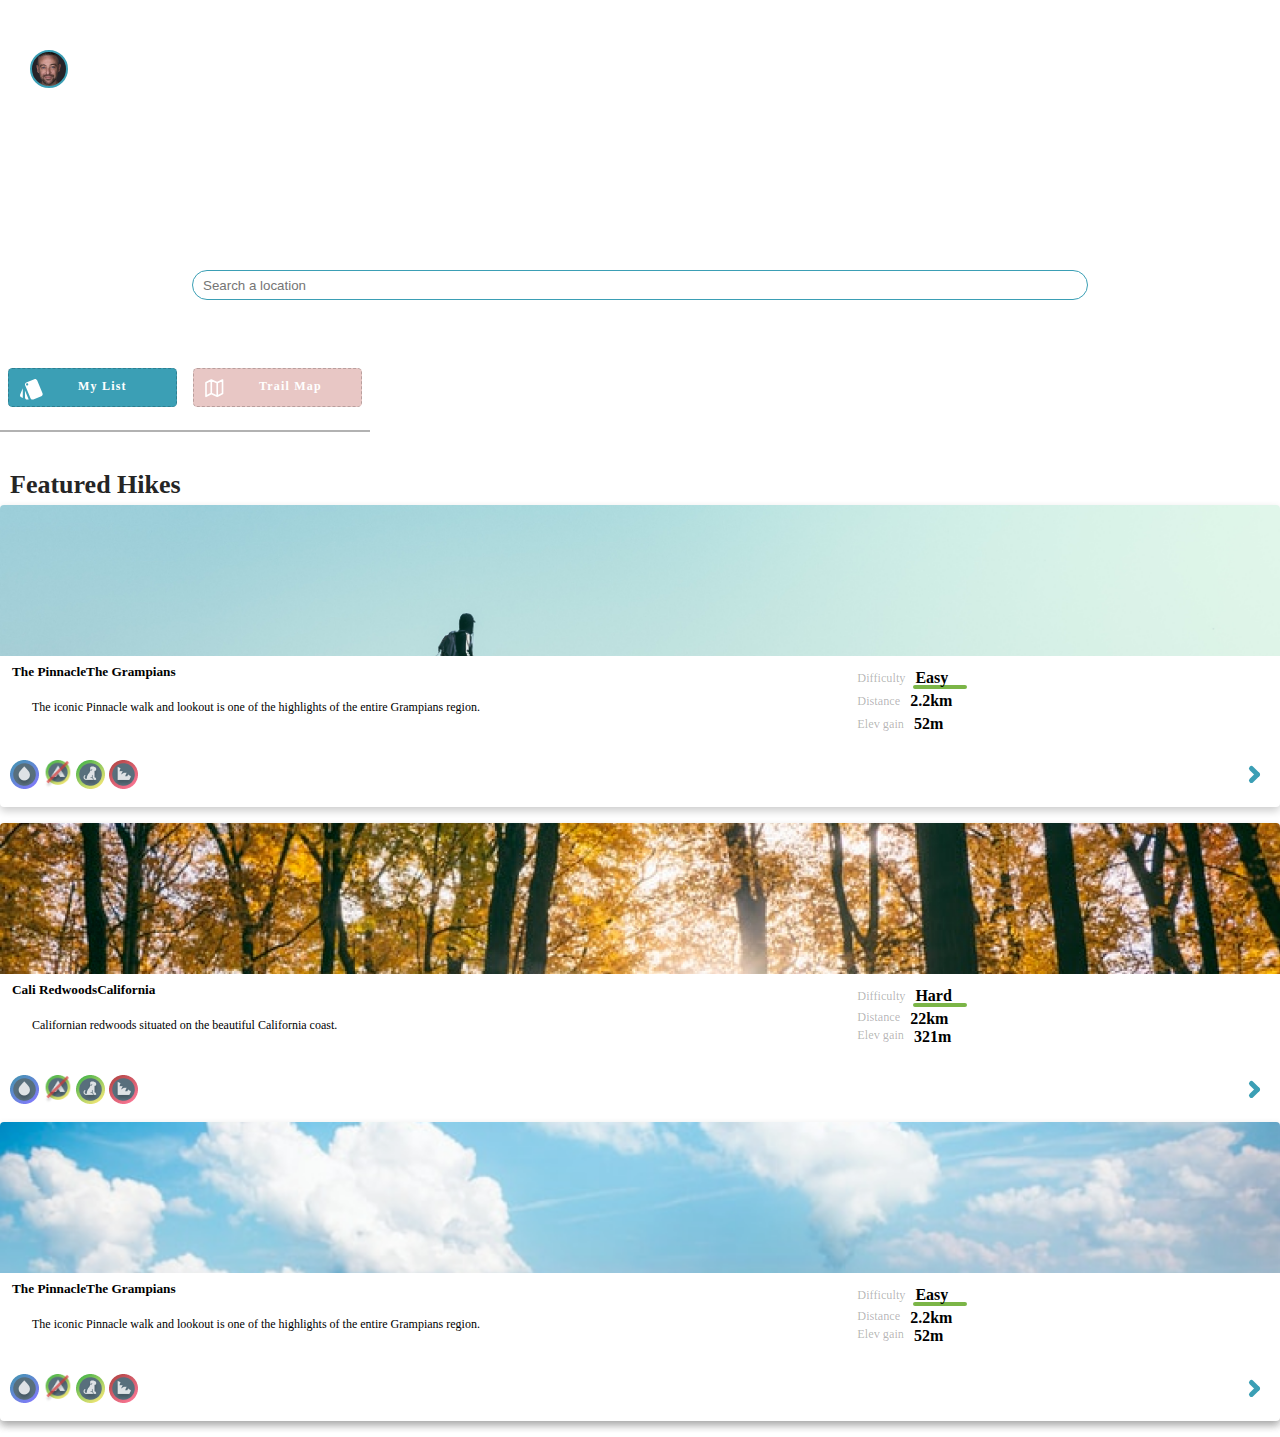
==== index.html @ ae60b03c "format cards, image, text, icons on dashboard page" ====
<!DOCTYPE html>
<html lang="en">
  <head>
    <meta charset="UTF-8" />
    <meta http-equiv="X-UA-Compatible" content="IE=edge" />
    <meta name="viewport" content="width=device-width, initial-scale=1.0" />
    <!-- <link rel="shortcut icon" href="images/favicon.ico" type="image" /> -->
    <title>Trail Talk Dashboard</title>
    <!-- Link to css document -->
    <link rel="stylesheet" href="css/style.css" />
    <!-- ADD Global site tag (gtag.js) - Google Analytics -->
  </head>

  <body>
    <!-- === HEADER === -->
    <section id="trail-illustration">
      <!-- add trail talk illustration here -->
      <div class="avatar"></div>
      <form name="search" id="search-form">
        <input
          type="text"
          placeholder="Search a location"
          name="search"
          class="searchLocation"
        />
      </form>
      <div class="flex dash-btn-container">
        <div class="dash-button list-btn flex">
          <svg
            width="23"
            height="21"
            viewBox="0 0 23 21"
            fill="none"
            xmlns="http://www.w3.org/2000/svg"
          >
            <path
              d="M1.34045 18.3406L2.79467 18.9484V9.14865L0.157532 15.5082C-0.287417 16.6151 0.244351 17.8848 1.34045 18.3406V18.3406ZM22.5027 14.3253L17.1199 1.33491C16.9561 0.946669 16.6835 0.614087 16.335 0.377246C15.9864 0.140406 15.5768 0.00941491 15.1556 6.10352e-05C14.8734 6.10352e-05 14.5804 0.0434708 14.2982 0.162847L6.3 3.47283C5.77197 3.69348 5.35251 4.11382 5.13298 4.64231C4.91345 5.17081 4.91164 5.76464 5.12794 6.29446L10.5107 19.2848C10.7312 19.813 11.1515 20.2327 11.68 20.4522C12.2086 20.6718 12.8026 20.6735 13.3324 20.4569L21.3197 17.1469C21.8507 16.9295 22.2736 16.5101 22.4954 15.981C22.7172 15.4519 22.7198 14.8563 22.5027 14.3253V14.3253ZM7.14649 6.51151C6.54961 6.51151 6.06125 6.02315 6.06125 5.42627C6.06125 4.82939 6.54961 4.34103 7.14649 4.34103C7.74337 4.34103 8.23173 4.82939 8.23173 5.42627C8.23173 6.02315 7.74337 6.51151 7.14649 6.51151V6.51151ZM4.97601 18.4492C4.97601 19.6429 5.95272 20.6197 7.14649 20.6197H8.72009L4.97601 11.5687V18.4492Z"
              fill="white"
            />
          </svg>
          <p class="btn-text"><b>My List</b></p>
        </div>
        <div class="dash-button trail-btn flex">
          <svg
            width="19"
            height="19"
            viewBox="0 0 19 19"
            fill="none"
            xmlns="http://www.w3.org/2000/svg"
          >
            <path
              d="M12.2356 4.5388V16.5707V4.5388ZM6.28735 1.70776V13.7397V1.70776ZM1 17.2785V3.83104L6.28735 1L12.2356 3.83104L17.523 1V14.4475L12.2356 17.2785L6.28735 14.4475L1 17.2785Z"
              stroke="white"
              stroke-width="1.62786"
              stroke-linecap="round"
              stroke-linejoin="round"
            />
          </svg>
          <p class="btn-text"><b>Trail Map</b></p>
        </div>
      </div>
    </section>
    <!-- === TRAIL CARDS === -->
    <!-- Card 1 -->
    <section id="featured-hikes">
      <h1 class="featured-hikes">Featured Hikes</h1>
      <div class="trail-card">
        <div class="card-image pinnacle-image">
          <!-- Photo by <a href="https://unsplash.com/@yeti?utm_source=unsplash&utm_medium=referral&utm_content=creditCopyText">Wu Jianxiong</a> on <a href="https://unsplash.com/s/photos/hiking?utm_source=unsplash&utm_medium=referral&utm_content=creditCopyText">Unsplash</a>
   -->
        </div>
        <div class="container-12">
          <div class="grid-8">
            <div class="flex">
              <h5>The Pinnacle</h5>
              <h5>The Grampians</h5>
            </div>
            <div>
              <p class="small-text">
                The iconic Pinnacle walk and lookout is one of the highlights of
                the entire Grampians region.
              </p>
            </div>
          </div>
          <div class="grid-4">
            <div class="flex align-labels">
              <p class="grey-labels left-labels">Difficulty</p>
              <p class="tag-underline hike-info"><b>Easy</b></p>
            </div>
            <div class="flex align-labels">
              <p class="grey-labels left-labels">Distance</p>
              <p class="hike-info">2.2km</p>
            </div>
            <div class="flex align-labels">
              <p class="grey-labels left-labels">Elev gain</p>
              <p class="hike-info">52m</p>
            </div>
          </div>
        </div>
        <div class="flex-spread">
          <div>
            <img
              src="images/water-icon.png"
              alt="water icon"
              width="29px"
              height="29px"
            />
            <img
              src="images/tent-icon.png"
              alt="water icon"
              width="29px"
              height="29px"
            />
            <img
            src="images/pet-icon.png"
            alt="water icon"
            width="29px"
            height="29px"
            />
            <img
            src="images/cliffs-icon.png"
            alt="water icon"
            width="29px"
            height="29px"
            />
        </div>
        <div class="forward-arrow">
          <svg width="32" height="37" viewBox="0 0 32 37" fill="none" xmlns="http://www.w3.org/2000/svg">
            <g filter="url(#filter0_d_476_7750)">
            <rect width="13.4225" height="4.88089" rx="2.44045" transform="matrix(-0.711898 0.702283 -0.711897 -0.702283 23 18.4875)" fill="#3B9FB5"/>
            <rect width="13.4225" height="4.88089" rx="2.44045" transform="matrix(0.711897 0.702284 0.711898 -0.702283 9.96948 12.4278)" fill="#3B9FB5"/>
            </g>
            <defs>
            <filter id="filter0_d_476_7750" x="0.987305" y="0.00396729" width="30.9949" height="36.906" filterUnits="userSpaceOnUse" color-interpolation-filters="sRGB">
            <feFlood flood-opacity="0" result="BackgroundImageFix"/>
            <feColorMatrix in="SourceAlpha" type="matrix" values="0 0 0 0 0 0 0 0 0 0 0 0 0 0 0 0 0 0 127 0" result="hardAlpha"/>
            <feOffset/>
            <feGaussianBlur stdDeviation="5"/>
            <feComposite in2="hardAlpha" operator="out"/>
            <feColorMatrix type="matrix" values="0 0 0 0 1 0 0 0 0 1 0 0 0 0 1 0 0 0 1 0"/>
            <feBlend mode="normal" in2="BackgroundImageFix" result="effect1_dropShadow_476_7750"/>
            <feBlend mode="normal" in="SourceGraphic" in2="effect1_dropShadow_476_7750" result="shape"/>
            </filter>
            </defs>
            </svg>
        </div>
        </div>
      </div>
      <!-- Card 2 -->
      <div class="trail-card">
        <div class="card-image cali-image"></div>
        <div class="container-12">
          <div class="grid-8">
            <div class="flex">
              <h5>Cali Redwoods</h5>
              <h5>California</h5>
            </div>
            <div>
              <p class="small-text">
                Californian redwoods situated on the beautiful California coast.
              </p>
            </div>
          </div>
          <div class="grid-4">
            <div class="flex align-labels">
              <p class="grey-labels left-labels">Difficulty</p>
              <p class="tag-underline hike-info">Hard</p>
            </div>
            <div class="flex">
              <p class="grey-labels left-labels">Distance</p>
              <p class="hike-info">22km</p>
            </div>
            <div class="flex">
              <p class="grey-labels left-labels">Elev gain</p>
              <p class="hike-info">321m</p>
            </div>
          </div>
        </div>
        <div class="flex-spread">
          <div>
            <img
              src="images/water-icon.png"
              alt="water icon"
              width="29px"
              height="29px"
            />
            <img
              src="images/tent-icon.png"
              alt="water icon"
              width="29px"
              height="29px"
            />
            <img
            src="images/pet-icon.png"
            alt="water icon"
            width="29px"
            height="29px"
          />
          <img
          src="images/cliffs-icon.png"
          alt="water icon"
          width="29px"
          height="29px"
        />
        </div>
        <div class="forward-arrow">
          <svg width="32" height="37" viewBox="0 0 32 37" fill="none" xmlns="http://www.w3.org/2000/svg">
            <g filter="url(#filter0_d_476_7750)">
            <rect width="13.4225" height="4.88089" rx="2.44045" transform="matrix(-0.711898 0.702283 -0.711897 -0.702283 23 18.4875)" fill="#3B9FB5"/>
            <rect width="13.4225" height="4.88089" rx="2.44045" transform="matrix(0.711897 0.702284 0.711898 -0.702283 9.96948 12.4278)" fill="#3B9FB5"/>
            </g>
            <defs>
            <filter id="filter0_d_476_7750" x="0.987305" y="0.00396729" width="30.9949" height="36.906" filterUnits="userSpaceOnUse" color-interpolation-filters="sRGB">
            <feFlood flood-opacity="0" result="BackgroundImageFix"/>
            <feColorMatrix in="SourceAlpha" type="matrix" values="0 0 0 0 0 0 0 0 0 0 0 0 0 0 0 0 0 0 127 0" result="hardAlpha"/>
            <feOffset/>
            <feGaussianBlur stdDeviation="5"/>
            <feComposite in2="hardAlpha" operator="out"/>
            <feColorMatrix type="matrix" values="0 0 0 0 1 0 0 0 0 1 0 0 0 0 1 0 0 0 1 0"/>
            <feBlend mode="normal" in2="BackgroundImageFix" result="effect1_dropShadow_476_7750"/>
            <feBlend mode="normal" in="SourceGraphic" in2="effect1_dropShadow_476_7750" result="shape"/>
            </filter>
            </defs>
            </svg>
        </div>
      </div>
      <div class="trail-card">
        <div class="card-image canyon-image">
          <!-- Photo by <a href="https://unsplash.com/@yeti?utm_source=unsplash&utm_medium=referral&utm_content=creditCopyText">Wu Jianxiong</a> on <a href="https://unsplash.com/s/photos/hiking?utm_source=unsplash&utm_medium=referral&utm_content=creditCopyText">Unsplash</a>
   -->
        </div>
        <div class="container-12">
          <div class="grid-8">
            <div class="flex">
              <h5>The Pinnacle</h5>
              <h5>The Grampians</h5>
            </div>
            <div>
              <p class="small-text">
                The iconic Pinnacle walk and lookout is one of the highlights of
                the entire Grampians region.
              </p>
            </div>
          </div>
          <div class="grid-4">
            <div class="flex align-labels">
              <p class="grey-labels left-labels">Difficulty</p>
              <p class="tag-underline hike-info">Easy</p>
            </div>
            <div class="flex">
              <p class="grey-labels left-labels">Distance</p>
              <p class="hike-info">2.2km</p>
            </div>
            <div class="flex">
              <p class="grey-labels left-labels">Elev gain</p>
              <p class="hike-info">52m</p>
            </div>
          </div>
        </div>
        <div class="flex-spread">
          <div>
            <img
              src="images/water-icon.png"
              alt="water icon"
              width="29px"
              height="29px"
            />
            <img
              src="images/tent-icon.png"
              alt="water icon"
              width="29px"
              height="29px"
            />
            <img
            src="images/pet-icon.png"
            alt="water icon"
            width="29px"
            height="29px"
          />
          <img
          src="images/cliffs-icon.png"
          alt="water icon"
          width="29px"
          height="29px"
        />
        </div>
        <div class="forward-arrow">
          <svg width="32" height="37" viewBox="0 0 32 37" fill="none" xmlns="http://www.w3.org/2000/svg">
            <g filter="url(#filter0_d_476_7750)">
            <rect width="13.4225" height="4.88089" rx="2.44045" transform="matrix(-0.711898 0.702283 -0.711897 -0.702283 23 18.4875)" fill="#3B9FB5"/>
            <rect width="13.4225" height="4.88089" rx="2.44045" transform="matrix(0.711897 0.702284 0.711898 -0.702283 9.96948 12.4278)" fill="#3B9FB5"/>
            </g>
            <defs>
            <filter id="filter0_d_476_7750" x="0.987305" y="0.00396729" width="30.9949" height="36.906" filterUnits="userSpaceOnUse" color-interpolation-filters="sRGB">
            <feFlood flood-opacity="0" result="BackgroundImageFix"/>
            <feColorMatrix in="SourceAlpha" type="matrix" values="0 0 0 0 0 0 0 0 0 0 0 0 0 0 0 0 0 0 127 0" result="hardAlpha"/>
            <feOffset/>
            <feGaussianBlur stdDeviation="5"/>
            <feComposite in2="hardAlpha" operator="out"/>
            <feColorMatrix type="matrix" values="0 0 0 0 1 0 0 0 0 1 0 0 0 0 1 0 0 0 1 0"/>
            <feBlend mode="normal" in2="BackgroundImageFix" result="effect1_dropShadow_476_7750"/>
            <feBlend mode="normal" in="SourceGraphic" in2="effect1_dropShadow_476_7750" result="shape"/>
            </filter>
            </defs>
            </svg>
        </div>
        </div>
      </div>
    </section>
  </body>
</html>
---- css/style.css ----
* {
  margin: 0;
  padding: 0;
  box-sizing: border-box;
}

:root {
  --background-color: #f4f4f4;
  --trail-green: #7bb547;
  --trail-light-green: #aabf79;
  --trail-teal: #3b9fb5;
  --trail-grey: #687f8c;
  --trail-brown: #e8c7c5;
  --trail-black: #252525;

  --grid-a: 2;
  --grid-b: 4;
  --grid-c: 6;
  --grid-d: 8;
  --grid-e: 10;
  --grid-f: 12;
}

.ln {
  border: 1px solid #424242;
}

body {
  font-family: "Helvetica Now Display";
}

.grid-2 {
  grid-column: span var(--grid-a);
}

.grid-4 {
  grid-column: span var(--grid-b);
}

.grid-6 {
  grid-column: span var(--grid-c);
}

.grid-8 {
  grid-column: span var(--grid-d);
}

.grid-10 {
  grid-column: span var(--grid-e);
}

.grid-12 {
  grid-column: span var(--grid-f);
}

.flex {
  display: flex;
}

.flex-spread {
  display: flex;
  justify-content: space-between;
  align-items: center;
  padding: 10px;
}
/* ============================= */
/* =========== FONTS =========== */
/* ============================= */
/* Helvetica Now Display Regular */
@font-face {
  font-family: "Helvetica Now Display";
  src: url("HelveticaNowDisplay-Regular.eot");
  src: local("Helvetica Now Display Regular"),
    local("HelveticaNowDisplay-Regular"),
    url("HelveticaNowDisplay-Regular.eot?#iefix") format("embedded-opentype"),
    url("HelveticaNowDisplay-Regular.woff2") format("woff2"),
    url("HelveticaNowDisplay-Regular.woff") format("woff"),
    url("HelveticaNowDisplay-Regular.ttf") format("truetype");
  font-weight: normal;
  font-style: normal;
}
/* Helvetica Now Display Bold */
@font-face {
  font-family: "Helvetica Now Display";
  src: url("HelveticaNowDisplay-Bold.eot");
  src: local("Helvetica Now Display Bold"), local("HelveticaNowDisplay-Bold"),
    url("HelveticaNowDisplay-Bold.eot?#iefix") format("embedded-opentype"),
    url("HelveticaNowDisplay-Bold.woff2") format("woff2"),
    url("HelveticaNowDisplay-Bold.woff") format("woff"),
    url("HelveticaNowDisplay-Bold.ttf") format("truetype");
  font-weight: bold;
  font-style: normal;
}
/* Helvetica Now Display ExtraBold */
@font-face {
  font-family: "Helvetica Now Display";
  src: url("HelveticaNowDisplay-ExtraBold.eot");
  src: local("Helvetica Now Display ExtBd"),
    local("HelveticaNowDisplay-ExtraBold"),
    url("HelveticaNowDisplay-ExtraBold.eot?#iefix") format("embedded-opentype"),
    url("HelveticaNowDisplay-ExtraBold.woff2") format("woff2"),
    url("HelveticaNowDisplay-ExtraBold.woff") format("woff"),
    url("HelveticaNowDisplay-ExtraBold.ttf") format("truetype");
  font-weight: 800;
  font-style: normal;
}
/* RetroKing Rough */
@font-face {
  font-family: "retrokingrough";
  src: url("retroking-rough-webfont.woff2") format("woff2"),
    url("retroking-rough-webfont.woff") format("woff"),
    url("/fonts/RetroKing/Retroking-Rough.woff") format("woff"),
    url("/fonts/RetroKing/Retroking-Rough.ttf") format("truetype"),
    url("/fonts/RetroKing/Retroking-Rough.otf") format("opentype");
  font-weight: normal;
  font-style: normal;
}

.map-container {
  background: url(/images/teddy-map.png);
  background-size: cover;
  width: 100vw;
  height: 81vh;
}

.back-button {
  background: url(/images/chevron-left.svg);
  background-repeat: no-repeat;
  height: 38px;
  width: 36px;
  position: absolute;
  top: 44px;
  left: 29px;
  background-image: linear-gradient(120deg, #aabf79, #7bb547);
  border-radius: 4px;
  color: #000000;
}

.brand-font {
  font-family: "retrokingrough";
  color: #000000;
  text-align: center;
  padding-top: 2rem;
  opacity: 80%;
  mix-blend-mode: overlay;
}

.container-map-12 {
  display: grid;
  grid-template-columns: repeat(12, 1fr);
  border-radius: 8px 8px 0 0;
  position: absolute;
  width: 100vw;
  top: 80vh;
  background-color: #ffffff;
  padding-top: 16px;
}

.title {
  font-family: "Helvetica Now Display";
  font-weight: 700;
  font-style: normal;
  font-size: 26px;
  text-align: right;
  padding-bottom: 16px;
  padding-right: 40px;
}

.teal-text {
  color: var(--trail-teal);
  font-weight: 800;
  padding-top: 0.5rem;
}

#teddy-map {
  width: 100vw;
}

.hike-info {
  text-align: center;
  font-weight: 700;
}

.hike-data {
  text-align: center;
  border: 2px #c4c4c4 solid;
  border-left: 0;
  padding: 12px;
}

.grey-background {
  background-color: var(--background-color);
}

.duration {
  border-right: 0;
}

.grey-labels {
  color: rgba(0, 0, 0, 0.3);
  font-size: 12.25px;
}

.left-labels {
  padding-right: 8px;
}

.align-labels {
  align-items: center;
  margin: 5px 0;
}

.small-text {
  font-size: 12px;
  padding: 20px;
}

.hike-button {
  background-image: linear-gradient(120deg, #aabf79, #7bb547);
  padding: 12px 25px;
  border-radius: 16px;
  border: 1.16px dashed rgba(0, 0, 0, 0.2);
  color: white;
}

.hike-padding {
  padding: 25px 35px;
}

/* Dashboard */
.container-12 {
  display: grid;
  grid-template-columns: repeat(12, 1fr);
  border-radius: 4px;
  width: 100vw;
  background-color: #ffffff;
  padding: 8px 0 8px 12px;
}

#trail-illustration {
  height: 50vh;
}

.avatar {
  background-image: url(/images/avatar.png);
  background-repeat: no-repeat;
  background-size: cover;
  border-radius: 50%;
  border: var(--trail-teal) solid 2px;
  width: 38px;
  height: 38px;
  position: absolute;
  align-items: center;
  top: 50px;
  left: 30px;
}

.searchLocation {
  border-radius: 50px;
  border: var(--trail-teal) solid 1px;
  width: 70vw;
  height: 30px;
  padding-left: 10px;
  margin-left: 15vw;
  position: absolute;
  top: 30vh;
}

.dash-btn-container {
  position: absolute;
  top: 40vh;
  padding-bottom: 15px;
  border-bottom: rgba(0, 0, 0, 0.3) solid 2px;
}

.dash-button {
  padding: 10px 11px 6px 11px;
  margin: 0.5rem;
  width: 169px;
  color: white;
  border: 1.16px dashed rgba(0, 0, 0, 0.2);
  border-radius: 4.34px;
  font-size: 12px;
  letter-spacing: 0.1em;
}

.btn-text {
  padding-left: 35px;
}

.list-btn {
  background-color: var(--trail-teal);
}

.trail-btn {
  background-color: var(--trail-brown);
}

.featured-hikes {
  padding-top: 20px;
  padding-left: 10px;
  padding-bottom: 5px;
  font-size: 26px;
  color: var(--trail-black);
}

.trail-card {
  margin: 0 0 16px 0;
  box-shadow: 0 4px 8px 0 rgba(0, 0, 0, 0.2);
  border-radius: 4px;
}

.card-image {
  background-repeat: no-repeat;
  background-size: cover;
  justify-content: center;
  height: 151px;
  width: 100vw;
  border-radius: 4px 4px 0 0;
}

.pinnacle-image {
  background-image: url(/images/pinnacle.jpg);
}

.cali-image {
  background-image: url(/images/cali.png);
}

.canyon-image {
  background-image: url(/images/canyon.png);
}

.tag-underline {
  position: relative;
  display: inline-block;
  z-index: 0;
}

.tag-underline:before {
  content: "";
  position: absolute;
  z-index: -1;
  left: 0;
  right: 0;
  bottom: -2px;
  height: 0;
  width: 50px;
  border: 2px solid var(--trail-green);
  border-radius: 10px;
}

.hike-info {
  padding: 0 2px;
}

/* === TEDDYS LOOKOUT === */
.teddys-image {
  background: url(/images/teddys.jpg);
  background-size: cover;
  width: 100vw;
  height: 30vh;
}

.teddys-data {
  text-align: left;
  padding: 12px;
  width: 7rem;
}

/* .side-tab {
  padding: ;
} */
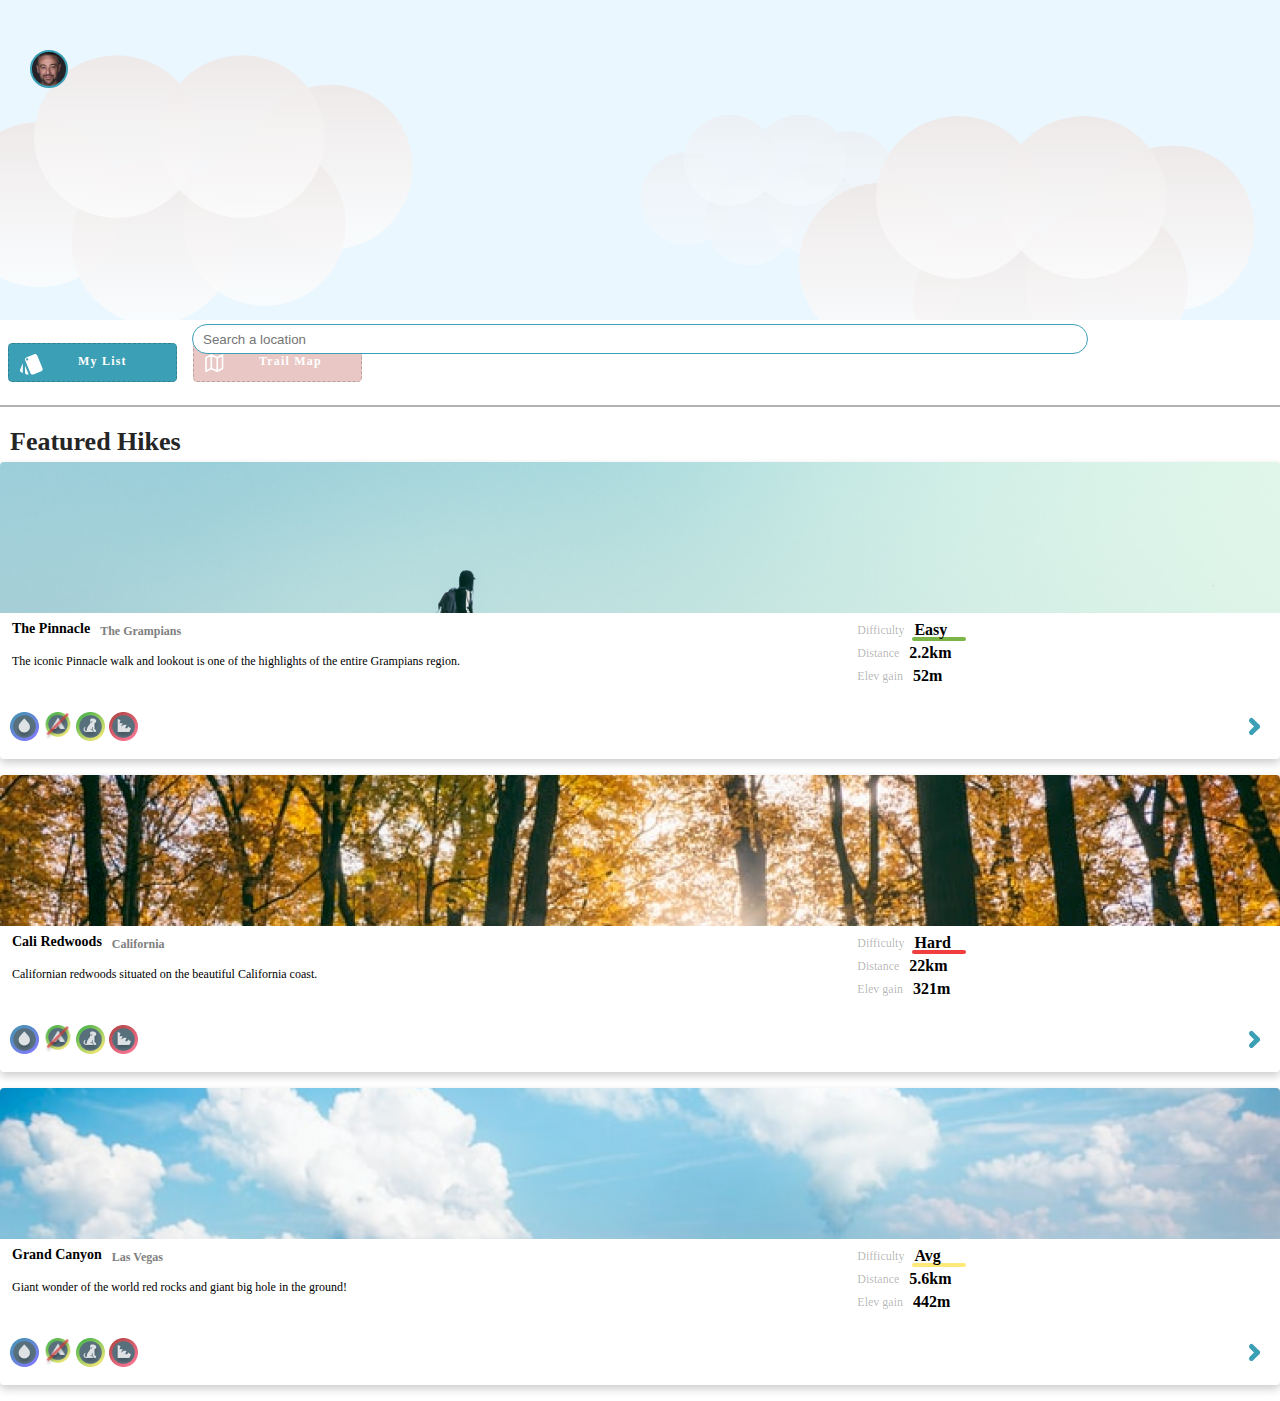
==== commit 0293ef2c: "refining layout of hiking cards on dash" ====
--- a/index.html
+++ b/index.html
@@ -14,6 +14,7 @@
   <body>
     <!-- === HEADER === -->
     <section id="trail-illustration">
+      <div class="phone"></div>
       <!-- add trail talk illustration here -->
       <div class="avatar"></div>
       <form name="search" id="search-form">
@@ -24,6 +25,8 @@
           class="searchLocation"
         />
       </form>
+    </section>
+    <section>
       <div class="flex dash-btn-container">
         <div class="dash-button list-btn flex">
           <svg
@@ -72,11 +75,11 @@
         <div class="container-12">
           <div class="grid-8">
             <div class="flex">
-              <h5>The Pinnacle</h5>
-              <h5>The Grampians</h5>
+              <h5 class="hike-title">The Pinnacle</h5>
+              <h5 class="hike-location">The Grampians</h5>
             </div>
             <div>
-              <p class="small-text">
+              <p class="small-text description">
                 The iconic Pinnacle walk and lookout is one of the highlights of
                 the entire Grampians region.
               </p>
@@ -85,7 +88,7 @@
           <div class="grid-4">
             <div class="flex align-labels">
               <p class="grey-labels left-labels">Difficulty</p>
-              <p class="tag-underline hike-info"><b>Easy</b></p>
+              <p class="tag-underline hike-info easy"><b>Easy</b></p>
             </div>
             <div class="flex align-labels">
               <p class="grey-labels left-labels">Distance</p>
@@ -112,67 +115,240 @@
               height="29px"
             />
             <img
-            src="images/pet-icon.png"
-            alt="water icon"
-            width="29px"
-            height="29px"
-            />
-            <img
-            src="images/cliffs-icon.png"
-            alt="water icon"
-            width="29px"
-            height="29px"
-            />
-        </div>
-        <div class="forward-arrow">
-          <svg width="32" height="37" viewBox="0 0 32 37" fill="none" xmlns="http://www.w3.org/2000/svg">
-            <g filter="url(#filter0_d_476_7750)">
-            <rect width="13.4225" height="4.88089" rx="2.44045" transform="matrix(-0.711898 0.702283 -0.711897 -0.702283 23 18.4875)" fill="#3B9FB5"/>
-            <rect width="13.4225" height="4.88089" rx="2.44045" transform="matrix(0.711897 0.702284 0.711898 -0.702283 9.96948 12.4278)" fill="#3B9FB5"/>
-            </g>
-            <defs>
-            <filter id="filter0_d_476_7750" x="0.987305" y="0.00396729" width="30.9949" height="36.906" filterUnits="userSpaceOnUse" color-interpolation-filters="sRGB">
-            <feFlood flood-opacity="0" result="BackgroundImageFix"/>
-            <feColorMatrix in="SourceAlpha" type="matrix" values="0 0 0 0 0 0 0 0 0 0 0 0 0 0 0 0 0 0 127 0" result="hardAlpha"/>
-            <feOffset/>
-            <feGaussianBlur stdDeviation="5"/>
-            <feComposite in2="hardAlpha" operator="out"/>
-            <feColorMatrix type="matrix" values="0 0 0 0 1 0 0 0 0 1 0 0 0 0 1 0 0 0 1 0"/>
-            <feBlend mode="normal" in2="BackgroundImageFix" result="effect1_dropShadow_476_7750"/>
-            <feBlend mode="normal" in="SourceGraphic" in2="effect1_dropShadow_476_7750" result="shape"/>
-            </filter>
-            </defs>
+              src="images/pet-icon.png"
+              alt="water icon"
+              width="29px"
+              height="29px"
+            />
+            <img
+              src="images/cliffs-icon.png"
+              alt="water icon"
+              width="29px"
+              height="29px"
+            />
+          </div>
+          <div class="forward-arrow">
+            <svg
+              width="32"
+              height="37"
+              viewBox="0 0 32 37"
+              fill="none"
+              xmlns="http://www.w3.org/2000/svg"
+            >
+              <g filter="url(#filter0_d_476_7750)">
+                <rect
+                  width="13.4225"
+                  height="4.88089"
+                  rx="2.44045"
+                  transform="matrix(-0.711898 0.702283 -0.711897 -0.702283 23 18.4875)"
+                  fill="#3B9FB5"
+                />
+                <rect
+                  width="13.4225"
+                  height="4.88089"
+                  rx="2.44045"
+                  transform="matrix(0.711897 0.702284 0.711898 -0.702283 9.96948 12.4278)"
+                  fill="#3B9FB5"
+                />
+              </g>
+              <defs>
+                <filter
+                  id="filter0_d_476_7750"
+                  x="0.987305"
+                  y="0.00396729"
+                  width="30.9949"
+                  height="36.906"
+                  filterUnits="userSpaceOnUse"
+                  color-interpolation-filters="sRGB"
+                >
+                  <feFlood flood-opacity="0" result="BackgroundImageFix" />
+                  <feColorMatrix
+                    in="SourceAlpha"
+                    type="matrix"
+                    values="0 0 0 0 0 0 0 0 0 0 0 0 0 0 0 0 0 0 127 0"
+                    result="hardAlpha"
+                  />
+                  <feOffset />
+                  <feGaussianBlur stdDeviation="5" />
+                  <feComposite in2="hardAlpha" operator="out" />
+                  <feColorMatrix
+                    type="matrix"
+                    values="0 0 0 0 1 0 0 0 0 1 0 0 0 0 1 0 0 0 1 0"
+                  />
+                  <feBlend
+                    mode="normal"
+                    in2="BackgroundImageFix"
+                    result="effect1_dropShadow_476_7750"
+                  />
+                  <feBlend
+                    mode="normal"
+                    in="SourceGraphic"
+                    in2="effect1_dropShadow_476_7750"
+                    result="shape"
+                  />
+                </filter>
+              </defs>
             </svg>
-        </div>
+          </div>
         </div>
       </div>
-      <!-- Card 2 -->
+      <!-- card 2 -->
       <div class="trail-card">
-        <div class="card-image cali-image"></div>
+        <div class="card-image cali-image">
+          <!-- Photo by <a href="https://unsplash.com/@yeti?utm_source=unsplash&utm_medium=referral&utm_content=creditCopyText">Wu Jianxiong</a> on <a href="https://unsplash.com/s/photos/hiking?utm_source=unsplash&utm_medium=referral&utm_content=creditCopyText">Unsplash</a>
+   -->
+        </div>
+        <div class="container-12">
+          <div class="grid-8">
+            <div class="flex card-title">
+              <h5 class="hike-title">Cali Redwoods</h5>
+              <h5 class="hike-location">California</h5>
+            </div>
+            <div>
+              <p class="small-text description">
+                Californian redwoods situated on the beautiful California coast.
+              </p>
+            </div>
+          </div>
+          <div class="grid-4">
+            <div class="flex align-labels">
+              <p class="grey-labels left-labels">Difficulty</p>
+              <p class="tag-underline-red hike-info"><b>Hard</b></p>
+            </div>
+            <div class="flex align-labels">
+              <p class="grey-labels left-labels">Distance</p>
+              <p class="hike-info">22km</p>
+            </div>
+            <div class="flex align-labels">
+              <p class="grey-labels left-labels">Elev gain</p>
+              <p class="hike-info">321m</p>
+            </div>
+          </div>
+        </div>
+        <div class="flex-spread">
+          <div>
+            <img
+              src="images/water-icon.png"
+              alt="water icon"
+              width="29px"
+              height="29px"
+            />
+            <img
+              src="images/tent-icon.png"
+              alt="water icon"
+              width="29px"
+              height="29px"
+            />
+            <img
+              src="images/pet-icon.png"
+              alt="water icon"
+              width="29px"
+              height="29px"
+            />
+            <img
+              src="images/cliffs-icon.png"
+              alt="water icon"
+              width="29px"
+              height="29px"
+            />
+          </div>
+          <div class="forward-arrow">
+            <svg
+              width="32"
+              height="37"
+              viewBox="0 0 32 37"
+              fill="none"
+              xmlns="http://www.w3.org/2000/svg"
+            >
+              <g filter="url(#filter0_d_476_7750)">
+                <rect
+                  width="13.4225"
+                  height="4.88089"
+                  rx="2.44045"
+                  transform="matrix(-0.711898 0.702283 -0.711897 -0.702283 23 18.4875)"
+                  fill="#3B9FB5"
+                />
+                <rect
+                  width="13.4225"
+                  height="4.88089"
+                  rx="2.44045"
+                  transform="matrix(0.711897 0.702284 0.711898 -0.702283 9.96948 12.4278)"
+                  fill="#3B9FB5"
+                />
+              </g>
+              <defs>
+                <filter
+                  id="filter0_d_476_7750"
+                  x="0.987305"
+                  y="0.00396729"
+                  width="30.9949"
+                  height="36.906"
+                  filterUnits="userSpaceOnUse"
+                  color-interpolation-filters="sRGB"
+                >
+                  <feFlood flood-opacity="0" result="BackgroundImageFix" />
+                  <feColorMatrix
+                    in="SourceAlpha"
+                    type="matrix"
+                    values="0 0 0 0 0 0 0 0 0 0 0 0 0 0 0 0 0 0 127 0"
+                    result="hardAlpha"
+                  />
+                  <feOffset />
+                  <feGaussianBlur stdDeviation="5" />
+                  <feComposite in2="hardAlpha" operator="out" />
+                  <feColorMatrix
+                    type="matrix"
+                    values="0 0 0 0 1 0 0 0 0 1 0 0 0 0 1 0 0 0 1 0"
+                  />
+                  <feBlend
+                    mode="normal"
+                    in2="BackgroundImageFix"
+                    result="effect1_dropShadow_476_7750"
+                  />
+                  <feBlend
+                    mode="normal"
+                    in="SourceGraphic"
+                    in2="effect1_dropShadow_476_7750"
+                    result="shape"
+                  />
+                </filter>
+              </defs>
+            </svg>
+          </div>
+        </div>
+      </div>
+
+      <!-- Card 3 -->
+      <div class="trail-card">
+        <div class="card-image canyon-image">
+          <!-- Photo by <a href="https://unsplash.com/@yeti?utm_source=unsplash&utm_medium=referral&utm_content=creditCopyText">Wu Jianxiong</a> on <a href="https://unsplash.com/s/photos/hiking?utm_source=unsplash&utm_medium=referral&utm_content=creditCopyText">Unsplash</a>
+              -->
+        </div>
         <div class="container-12">
           <div class="grid-8">
             <div class="flex">
-              <h5>Cali Redwoods</h5>
-              <h5>California</h5>
-            </div>
-            <div>
+              <h5 class="hike-title">Grand Canyon</h5>
+              <h5 class="hike-location">Las Vegas</h5>
+            </div>
+            <div class="description">
               <p class="small-text">
-                Californian redwoods situated on the beautiful California coast.
+                Giant wonder of the world red rocks and giant big hole in the
+                ground!
               </p>
             </div>
           </div>
           <div class="grid-4">
             <div class="flex align-labels">
               <p class="grey-labels left-labels">Difficulty</p>
-              <p class="tag-underline hike-info">Hard</p>
-            </div>
-            <div class="flex">
+              <p class="tag-underline-yellow hike-info"><b>Avg</b></p>
+            </div>
+            <div class="flex align-labels">
               <p class="grey-labels left-labels">Distance</p>
-              <p class="hike-info">22km</p>
-            </div>
-            <div class="flex">
+              <p class="hike-info">5.6km</p>
+            </div>
+            <div class="flex align-labels">
               <p class="grey-labels left-labels">Elev gain</p>
-              <p class="hike-info">321m</p>
+              <p class="hike-info">442m</p>
             </div>
           </div>
         </div>
@@ -191,119 +367,81 @@
               height="29px"
             />
             <img
-            src="images/pet-icon.png"
-            alt="water icon"
-            width="29px"
-            height="29px"
-          />
-          <img
-          src="images/cliffs-icon.png"
-          alt="water icon"
-          width="29px"
-          height="29px"
-        />
-        </div>
-        <div class="forward-arrow">
-          <svg width="32" height="37" viewBox="0 0 32 37" fill="none" xmlns="http://www.w3.org/2000/svg">
-            <g filter="url(#filter0_d_476_7750)">
-            <rect width="13.4225" height="4.88089" rx="2.44045" transform="matrix(-0.711898 0.702283 -0.711897 -0.702283 23 18.4875)" fill="#3B9FB5"/>
-            <rect width="13.4225" height="4.88089" rx="2.44045" transform="matrix(0.711897 0.702284 0.711898 -0.702283 9.96948 12.4278)" fill="#3B9FB5"/>
-            </g>
-            <defs>
-            <filter id="filter0_d_476_7750" x="0.987305" y="0.00396729" width="30.9949" height="36.906" filterUnits="userSpaceOnUse" color-interpolation-filters="sRGB">
-            <feFlood flood-opacity="0" result="BackgroundImageFix"/>
-            <feColorMatrix in="SourceAlpha" type="matrix" values="0 0 0 0 0 0 0 0 0 0 0 0 0 0 0 0 0 0 127 0" result="hardAlpha"/>
-            <feOffset/>
-            <feGaussianBlur stdDeviation="5"/>
-            <feComposite in2="hardAlpha" operator="out"/>
-            <feColorMatrix type="matrix" values="0 0 0 0 1 0 0 0 0 1 0 0 0 0 1 0 0 0 1 0"/>
-            <feBlend mode="normal" in2="BackgroundImageFix" result="effect1_dropShadow_476_7750"/>
-            <feBlend mode="normal" in="SourceGraphic" in2="effect1_dropShadow_476_7750" result="shape"/>
-            </filter>
-            </defs>
+              src="images/pet-icon.png"
+              alt="water icon"
+              width="29px"
+              height="29px"
+            />
+            <img
+              src="images/cliffs-icon.png"
+              alt="water icon"
+              width="29px"
+              height="29px"
+            />
+          </div>
+          <div class="forward-arrow">
+            <svg
+              width="32"
+              height="37"
+              viewBox="0 0 32 37"
+              fill="none"
+              xmlns="http://www.w3.org/2000/svg"
+            >
+              <g filter="url(#filter0_d_476_7750)">
+                <rect
+                  width="13.4225"
+                  height="4.88089"
+                  rx="2.44045"
+                  transform="matrix(-0.711898 0.702283 -0.711897 -0.702283 23 18.4875)"
+                  fill="#3B9FB5"
+                />
+                <rect
+                  width="13.4225"
+                  height="4.88089"
+                  rx="2.44045"
+                  transform="matrix(0.711897 0.702284 0.711898 -0.702283 9.96948 12.4278)"
+                  fill="#3B9FB5"
+                />
+              </g>
+              <defs>
+                <filter
+                  id="filter0_d_476_7750"
+                  x="0.987305"
+                  y="0.00396729"
+                  width="30.9949"
+                  height="36.906"
+                  filterUnits="userSpaceOnUse"
+                  color-interpolation-filters="sRGB"
+                >
+                  <feFlood flood-opacity="0" result="BackgroundImageFix" />
+                  <feColorMatrix
+                    in="SourceAlpha"
+                    type="matrix"
+                    values="0 0 0 0 0 0 0 0 0 0 0 0 0 0 0 0 0 0 127 0"
+                    result="hardAlpha"
+                  />
+                  <feOffset />
+                  <feGaussianBlur stdDeviation="5" />
+                  <feComposite in2="hardAlpha" operator="out" />
+                  <feColorMatrix
+                    type="matrix"
+                    values="0 0 0 0 1 0 0 0 0 1 0 0 0 0 1 0 0 0 1 0"
+                  />
+                  <feBlend
+                    mode="normal"
+                    in2="BackgroundImageFix"
+                    result="effect1_dropShadow_476_7750"
+                  />
+                  <feBlend
+                    mode="normal"
+                    in="SourceGraphic"
+                    in2="effect1_dropShadow_476_7750"
+                    result="shape"
+                  />
+                </filter>
+              </defs>
             </svg>
-        </div>
-      </div>
-      <div class="trail-card">
-        <div class="card-image canyon-image">
-          <!-- Photo by <a href="https://unsplash.com/@yeti?utm_source=unsplash&utm_medium=referral&utm_content=creditCopyText">Wu Jianxiong</a> on <a href="https://unsplash.com/s/photos/hiking?utm_source=unsplash&utm_medium=referral&utm_content=creditCopyText">Unsplash</a>
-   -->
-        </div>
-        <div class="container-12">
-          <div class="grid-8">
-            <div class="flex">
-              <h5>The Pinnacle</h5>
-              <h5>The Grampians</h5>
-            </div>
-            <div>
-              <p class="small-text">
-                The iconic Pinnacle walk and lookout is one of the highlights of
-                the entire Grampians region.
-              </p>
-            </div>
-          </div>
-          <div class="grid-4">
-            <div class="flex align-labels">
-              <p class="grey-labels left-labels">Difficulty</p>
-              <p class="tag-underline hike-info">Easy</p>
-            </div>
-            <div class="flex">
-              <p class="grey-labels left-labels">Distance</p>
-              <p class="hike-info">2.2km</p>
-            </div>
-            <div class="flex">
-              <p class="grey-labels left-labels">Elev gain</p>
-              <p class="hike-info">52m</p>
-            </div>
-          </div>
-        </div>
-        <div class="flex-spread">
-          <div>
-            <img
-              src="images/water-icon.png"
-              alt="water icon"
-              width="29px"
-              height="29px"
-            />
-            <img
-              src="images/tent-icon.png"
-              alt="water icon"
-              width="29px"
-              height="29px"
-            />
-            <img
-            src="images/pet-icon.png"
-            alt="water icon"
-            width="29px"
-            height="29px"
-          />
-          <img
-          src="images/cliffs-icon.png"
-          alt="water icon"
-          width="29px"
-          height="29px"
-        />
-        </div>
-        <div class="forward-arrow">
-          <svg width="32" height="37" viewBox="0 0 32 37" fill="none" xmlns="http://www.w3.org/2000/svg">
-            <g filter="url(#filter0_d_476_7750)">
-            <rect width="13.4225" height="4.88089" rx="2.44045" transform="matrix(-0.711898 0.702283 -0.711897 -0.702283 23 18.4875)" fill="#3B9FB5"/>
-            <rect width="13.4225" height="4.88089" rx="2.44045" transform="matrix(0.711897 0.702284 0.711898 -0.702283 9.96948 12.4278)" fill="#3B9FB5"/>
-            </g>
-            <defs>
-            <filter id="filter0_d_476_7750" x="0.987305" y="0.00396729" width="30.9949" height="36.906" filterUnits="userSpaceOnUse" color-interpolation-filters="sRGB">
-            <feFlood flood-opacity="0" result="BackgroundImageFix"/>
-            <feColorMatrix in="SourceAlpha" type="matrix" values="0 0 0 0 0 0 0 0 0 0 0 0 0 0 0 0 0 0 127 0" result="hardAlpha"/>
-            <feOffset/>
-            <feGaussianBlur stdDeviation="5"/>
-            <feComposite in2="hardAlpha" operator="out"/>
-            <feColorMatrix type="matrix" values="0 0 0 0 1 0 0 0 0 1 0 0 0 0 1 0 0 0 1 0"/>
-            <feBlend mode="normal" in2="BackgroundImageFix" result="effect1_dropShadow_476_7750"/>
-            <feBlend mode="normal" in="SourceGraphic" in2="effect1_dropShadow_476_7750" result="shape"/>
-            </filter>
-            </defs>
-            </svg>
-        </div>
+          </div>
         </div>
       </div>
     </section>
--- a/css/style.css
+++ b/css/style.css
@@ -10,6 +10,7 @@
   --trail-light-green: #aabf79;
   --trail-teal: #3b9fb5;
   --trail-grey: #687f8c;
+  --dark-grey: #808080;
   --trail-brown: #e8c7c5;
   --trail-black: #252525;
 
@@ -198,7 +199,8 @@
 
 .grey-labels {
   color: rgba(0, 0, 0, 0.3);
-  font-size: 12.25px;
+  font-size: 12px;
+  line-height: 10px;
 }
 
 .left-labels {
@@ -207,11 +209,18 @@
 
 .align-labels {
   align-items: center;
-  margin: 5px 0;
+  margin-bottom: 5px;
 }
 
 .small-text {
   font-size: 12px;
+}
+
+.description {
+  padding: 12px 12px 0 0;
+}
+
+.begin {
   padding: 20px;
 }
 
@@ -228,6 +237,13 @@
 }
 
 /* Dashboard */
+#trail-illustration {
+  background: url(/images/trail-talk-dash.svg);
+  background-size: cover;
+  width: 100vw;
+  /* height: 81vh; */
+}
+
 .container-12 {
   display: grid;
   grid-template-columns: repeat(12, 1fr);
@@ -238,7 +254,18 @@
 }
 
 #trail-illustration {
-  height: 50vh;
+  height: 320px;
+  width: 100vw;
+}
+
+.phone {
+  background-image: url(/images/phone.png);
+  background-repeat: no-repeat;
+  background-size: cover;
+  align-items: center;
+  width: 100vw;
+  height: 44px;
+  position: fixed;
 }
 
 .avatar {
@@ -263,13 +290,11 @@
   padding-left: 10px;
   margin-left: 15vw;
   position: absolute;
-  top: 30vh;
+  top: 36vh;
 }
 
 .dash-btn-container {
-  position: absolute;
-  top: 40vh;
-  padding-bottom: 15px;
+  padding: 15px 0;
   border-bottom: rgba(0, 0, 0, 0.3) solid 2px;
 }
 
@@ -331,6 +356,21 @@
   background-image: url(/images/canyon.png);
 }
 
+.hike-title {
+  font-family: "Helvetica Now Display";
+  font-weight: 700;
+  font-size: 14px;
+  color: #000000;
+}
+
+.hike-location {
+  font-family: "Helvetica Now Display";
+  font-weight: 700;
+  font-size: 12px;
+  color: var(--dark-grey);
+  margin: 3px 10px;
+}
+
 .tag-underline {
   position: relative;
   display: inline-block;
@@ -350,6 +390,44 @@
   border-radius: 10px;
 }
 
+.tag-underline-red {
+  position: relative;
+  display: inline-block;
+  z-index: 0;
+}
+
+.tag-underline-red:before {
+  content: "";
+  position: absolute;
+  z-index: -1;
+  left: 0;
+  right: 0;
+  bottom: -2px;
+  height: 0;
+  width: 50px;
+  border: 2px solid #f03d3e;
+  border-radius: 10px;
+}
+
+.tag-underline-yellow {
+  position: relative;
+  display: inline-block;
+  z-index: 0;
+}
+
+.tag-underline-yellow:before {
+  content: "";
+  position: absolute;
+  z-index: -1;
+  left: 0;
+  right: 0;
+  bottom: -2px;
+  height: 0;
+  width: 50px;
+  border: 2px solid #ffea79;
+  border-radius: 10px;
+}
+
 .hike-info {
   padding: 0 2px;
 }
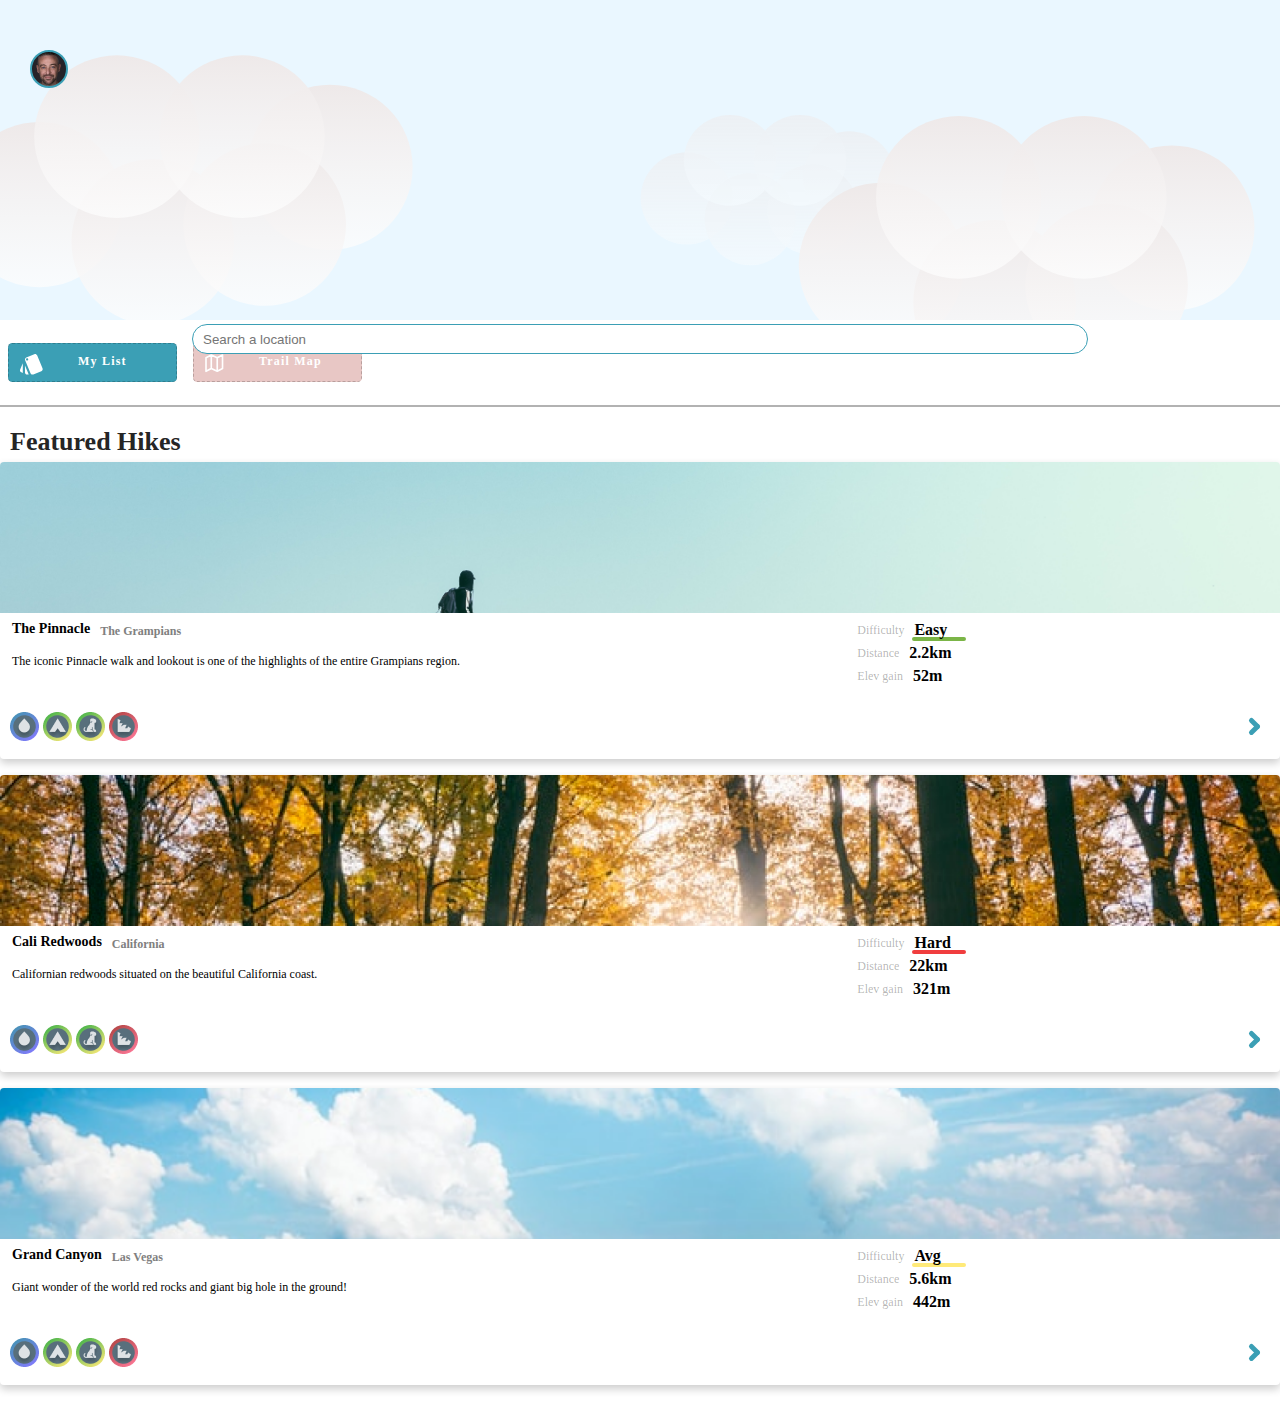
==== commit 243a9923: "updating sections of teddy's lookout page" ====
--- a/index.html
+++ b/index.html
@@ -72,7 +72,7 @@
           <!-- Photo by <a href="https://unsplash.com/@yeti?utm_source=unsplash&utm_medium=referral&utm_content=creditCopyText">Wu Jianxiong</a> on <a href="https://unsplash.com/s/photos/hiking?utm_source=unsplash&utm_medium=referral&utm_content=creditCopyText">Unsplash</a>
    -->
         </div>
-        <div class="container-12">
+        <div class="container-12 white-background">
           <div class="grid-8">
             <div class="flex">
               <h5 class="hike-title">The Pinnacle</h5>
@@ -198,7 +198,7 @@
           <!-- Photo by <a href="https://unsplash.com/@yeti?utm_source=unsplash&utm_medium=referral&utm_content=creditCopyText">Wu Jianxiong</a> on <a href="https://unsplash.com/s/photos/hiking?utm_source=unsplash&utm_medium=referral&utm_content=creditCopyText">Unsplash</a>
    -->
         </div>
-        <div class="container-12">
+        <div class="container-12 white-background">
           <div class="grid-8">
             <div class="flex card-title">
               <h5 class="hike-title">Cali Redwoods</h5>
@@ -324,7 +324,7 @@
           <!-- Photo by <a href="https://unsplash.com/@yeti?utm_source=unsplash&utm_medium=referral&utm_content=creditCopyText">Wu Jianxiong</a> on <a href="https://unsplash.com/s/photos/hiking?utm_source=unsplash&utm_medium=referral&utm_content=creditCopyText">Unsplash</a>
               -->
         </div>
-        <div class="container-12">
+        <div class="container-12 white-background">
           <div class="grid-8">
             <div class="flex">
               <h5 class="hike-title">Grand Canyon</h5>
--- a/css/style.css
+++ b/css/style.css
@@ -167,6 +167,16 @@
   padding-right: 40px;
 }
 
+.title-left {
+  font-family: "Helvetica Now Display";
+  font-weight: 700;
+  font-style: normal;
+  font-size: 26px;
+  text-align: left;
+  padding-bottom: 16px;
+  padding-left: 12px;
+}
+
 .teal-text {
   color: var(--trail-teal);
   font-weight: 800;
@@ -191,6 +201,10 @@
 
 .grey-background {
   background-color: var(--background-color);
+}
+
+.white-background {
+  background-color: #ffffff;
 }
 
 .duration {
@@ -249,7 +263,6 @@
   grid-template-columns: repeat(12, 1fr);
   border-radius: 4px;
   width: 100vw;
-  background-color: #ffffff;
   padding: 8px 0 8px 12px;
 }
 
@@ -437,7 +450,7 @@
   background: url(/images/teddys.jpg);
   background-size: cover;
   width: 100vw;
-  height: 30vh;
+  height: 262px;
 }
 
 .teddys-data {
@@ -446,6 +459,80 @@
   width: 7rem;
 }
 
-/* .side-tab {
-  padding: ;
-} */
+.icon-bar {
+  position: absolute;
+  top: 205px;
+}
+
+.top-tab {
+  border-radius: 0 0 8px 8px;
+  box-shadow: 0 4px 8px 0 rgba(0, 0, 0, 0.2);
+  z-index: 10;
+  position: absolute;
+  background-color: white;
+  width: 100vw;
+}
+
+.sub-tab {
+  color: var(--dark-grey);
+  background-color: white;
+  font-size: 16px;
+  padding: 5px;
+  border: 2px solid var(--dark-grey);
+  position: absolute;
+  top: 52px;
+  z-index: 5;
+  border-radius: 0 0 8px 8px;
+  box-shadow: 0 4px 8px 0 rgba(0, 0, 0, 0.2);
+}
+
+.wrapper {
+  position: relative;
+}
+
+.hike-specs {
+  padding-top: 85px;
+}
+
+.comments-avatar {
+  background-image: url(/images/avatar.png);
+  background-repeat: no-repeat;
+  background-size: cover;
+  border-radius: 50%;
+  border: var(--trail-teal) solid 2px;
+  width: 24px;
+  height: 24px;
+  align-items: center;
+  margin-top: 0.5rem;
+}
+
+.black-text {
+  color: #000000;
+  font-weight: 800;
+  padding: 0.5rem 0.4rem;
+}
+
+.teddys-btns {
+  border-radius: 19px;
+  padding: 12px 25px;
+  border: 1.16px dashed rgba(0, 0, 0, 0.2);
+  color: white;
+  font-size: 14px;
+  width: 200px;
+  margin-bottom: 14px;
+}
+
+#directions {
+  background-image: linear-gradient(120deg, #aabf79, #7bb547);
+  border-radius: 19px 0 0 19px;
+}
+
+#equipment {
+  background-image: linear-gradient(120deg, #4693b4, #8479ff);
+  border-radius: 19px 0 0 19px;
+}
+
+#start-trail {
+  background-image: linear-gradient(120deg, #b44646, #ff7999);
+  border-radius: 19px 0 0 19px;
+}
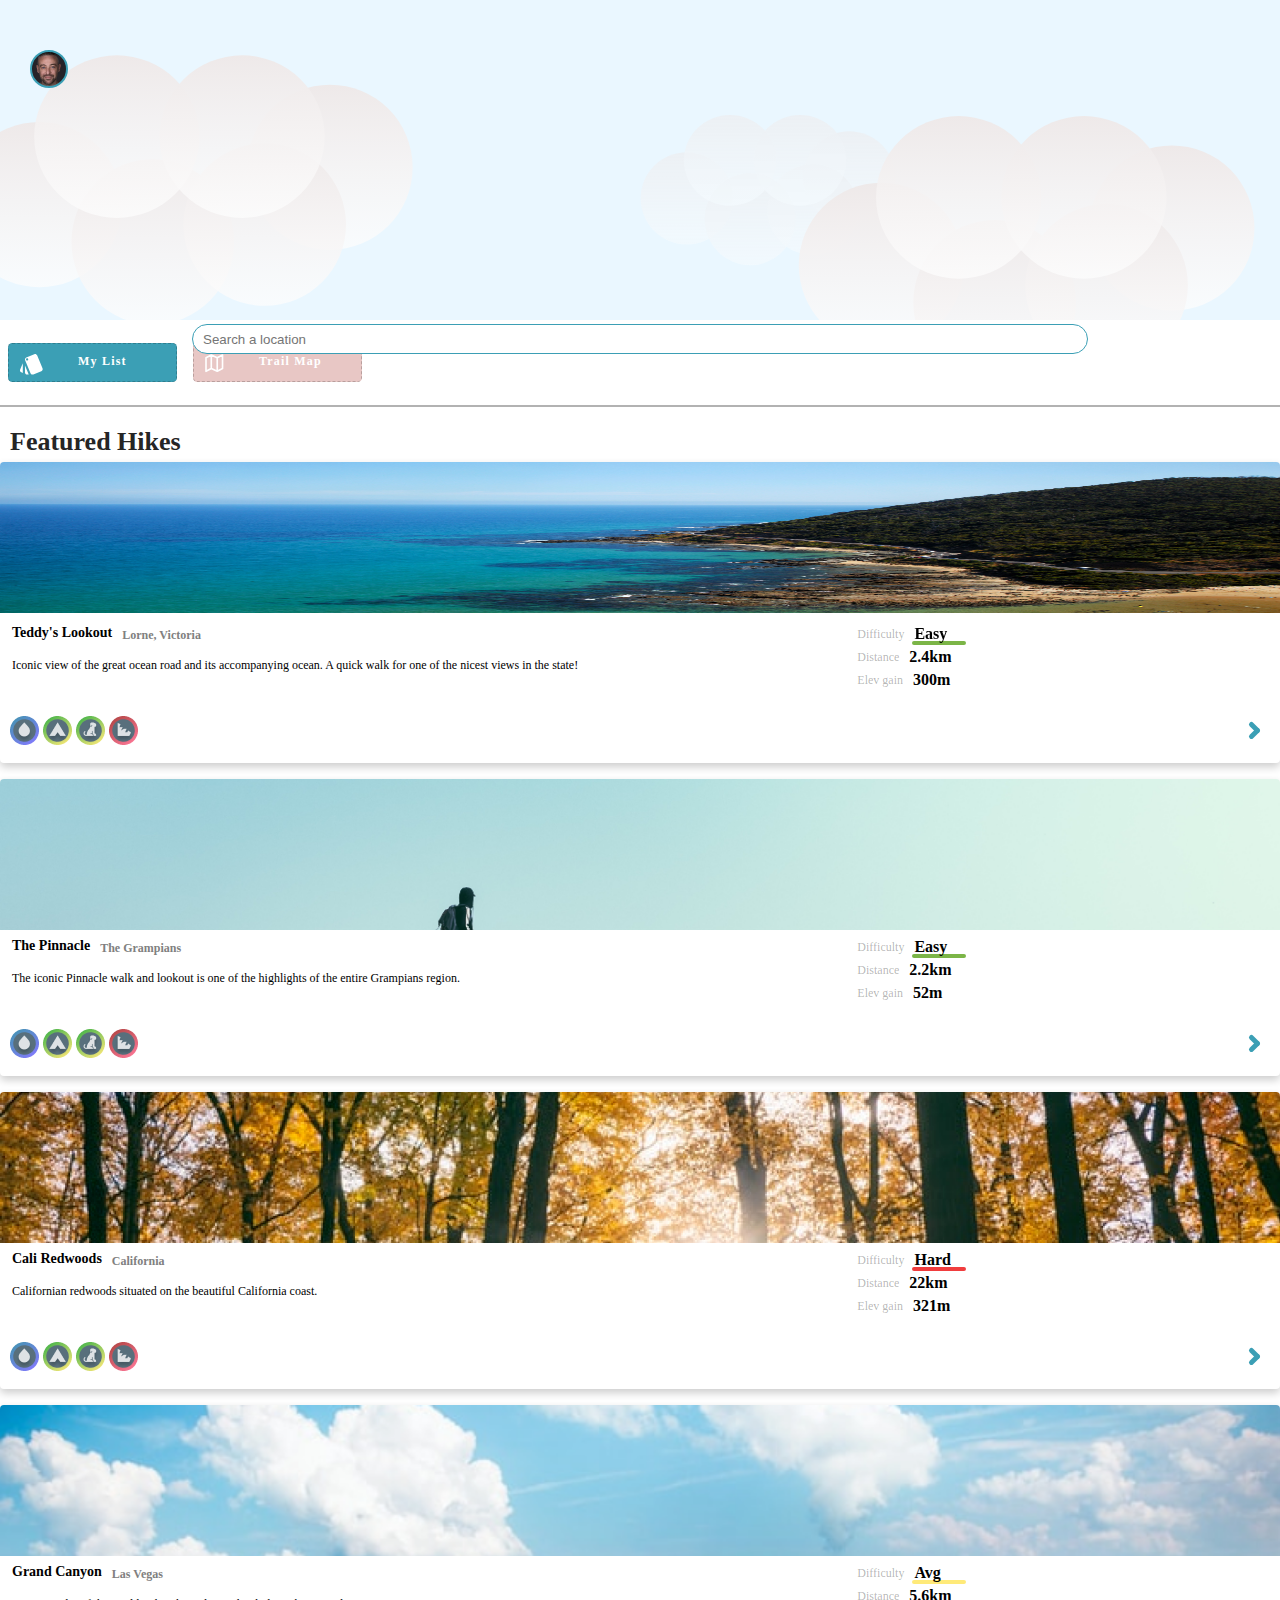
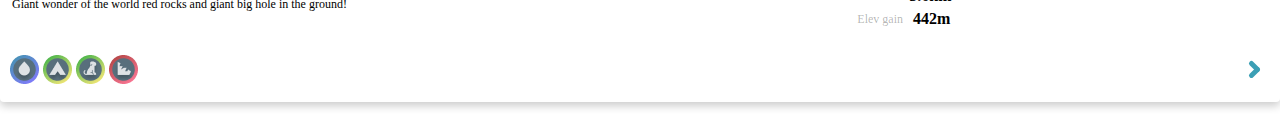
==== commit 66e16e80: "linking pages together - clickable" ====
--- a/index.html
+++ b/index.html
@@ -15,7 +15,6 @@
     <!-- === HEADER === -->
     <section id="trail-illustration">
       <div class="phone"></div>
-      <!-- add trail talk illustration here -->
       <div class="avatar"></div>
       <form name="search" id="search-form">
         <input
@@ -68,20 +67,25 @@
     <section id="featured-hikes">
       <h1 class="featured-hikes">Featured Hikes</h1>
       <div class="trail-card">
-        <div class="card-image pinnacle-image">
-          <!-- Photo by <a href="https://unsplash.com/@yeti?utm_source=unsplash&utm_medium=referral&utm_content=creditCopyText">Wu Jianxiong</a> on <a href="https://unsplash.com/s/photos/hiking?utm_source=unsplash&utm_medium=referral&utm_content=creditCopyText">Unsplash</a>
-   -->
-        </div>
+        <a href="teddys.html" class="teddys-card">
+          <img
+            src="/images/teddys.jpg"
+            alt="Photo Teddy's Lookout"
+            class="card-image"
+          />
+        </a>
         <div class="container-12 white-background">
           <div class="grid-8">
             <div class="flex">
-              <h5 class="hike-title">The Pinnacle</h5>
-              <h5 class="hike-location">The Grampians</h5>
+              <a href="teddys.html" class="hike-title teddys-card"
+                >Teddy's Lookout</a
+              >
+              <h5 class="hike-location">Lorne, Victoria</h5>
             </div>
             <div>
               <p class="small-text description">
-                The iconic Pinnacle walk and lookout is one of the highlights of
-                the entire Grampians region.
+                Iconic view of the great ocean road and its accompanying ocean.
+                A quick walk for one of the nicest views in the state!
               </p>
             </div>
           </div>
@@ -92,11 +96,11 @@
             </div>
             <div class="flex align-labels">
               <p class="grey-labels left-labels">Distance</p>
-              <p class="hike-info">2.2km</p>
+              <p class="hike-info">2.4km</p>
             </div>
             <div class="flex align-labels">
               <p class="grey-labels left-labels">Elev gain</p>
-              <p class="hike-info">52m</p>
+              <p class="hike-info">300m</p>
             </div>
           </div>
         </div>
@@ -127,7 +131,7 @@
               height="29px"
             />
           </div>
-          <div class="forward-arrow">
+          <a href="teddys.html" class="forward-arrow">
             <svg
               width="32"
               height="37"
@@ -189,39 +193,39 @@
                 </filter>
               </defs>
             </svg>
-          </div>
+          </a>
         </div>
       </div>
-      <!-- card 2 -->
       <div class="trail-card">
-        <div class="card-image cali-image">
+        <div class="card-image pinnacle-image">
           <!-- Photo by <a href="https://unsplash.com/@yeti?utm_source=unsplash&utm_medium=referral&utm_content=creditCopyText">Wu Jianxiong</a> on <a href="https://unsplash.com/s/photos/hiking?utm_source=unsplash&utm_medium=referral&utm_content=creditCopyText">Unsplash</a>
    -->
         </div>
         <div class="container-12 white-background">
           <div class="grid-8">
-            <div class="flex card-title">
-              <h5 class="hike-title">Cali Redwoods</h5>
-              <h5 class="hike-location">California</h5>
+            <div class="flex">
+              <h5 class="hike-title">The Pinnacle</h5>
+              <h5 class="hike-location">The Grampians</h5>
             </div>
             <div>
               <p class="small-text description">
-                Californian redwoods situated on the beautiful California coast.
+                The iconic Pinnacle walk and lookout is one of the highlights of
+                the entire Grampians region.
               </p>
             </div>
           </div>
           <div class="grid-4">
             <div class="flex align-labels">
               <p class="grey-labels left-labels">Difficulty</p>
-              <p class="tag-underline-red hike-info"><b>Hard</b></p>
+              <p class="tag-underline hike-info easy"><b>Easy</b></p>
             </div>
             <div class="flex align-labels">
               <p class="grey-labels left-labels">Distance</p>
-              <p class="hike-info">22km</p>
+              <p class="hike-info">2.2km</p>
             </div>
             <div class="flex align-labels">
               <p class="grey-labels left-labels">Elev gain</p>
-              <p class="hike-info">321m</p>
+              <p class="hike-info">52m</p>
             </div>
           </div>
         </div>
@@ -317,38 +321,36 @@
           </div>
         </div>
       </div>
-
-      <!-- Card 3 -->
+      <!-- card 2 -->
       <div class="trail-card">
-        <div class="card-image canyon-image">
+        <div class="card-image cali-image">
           <!-- Photo by <a href="https://unsplash.com/@yeti?utm_source=unsplash&utm_medium=referral&utm_content=creditCopyText">Wu Jianxiong</a> on <a href="https://unsplash.com/s/photos/hiking?utm_source=unsplash&utm_medium=referral&utm_content=creditCopyText">Unsplash</a>
-              -->
+   -->
         </div>
         <div class="container-12 white-background">
           <div class="grid-8">
-            <div class="flex">
-              <h5 class="hike-title">Grand Canyon</h5>
-              <h5 class="hike-location">Las Vegas</h5>
-            </div>
-            <div class="description">
-              <p class="small-text">
-                Giant wonder of the world red rocks and giant big hole in the
-                ground!
+            <div class="flex card-title">
+              <h5 class="hike-title">Cali Redwoods</h5>
+              <h5 class="hike-location">California</h5>
+            </div>
+            <div>
+              <p class="small-text description">
+                Californian redwoods situated on the beautiful California coast.
               </p>
             </div>
           </div>
           <div class="grid-4">
             <div class="flex align-labels">
               <p class="grey-labels left-labels">Difficulty</p>
-              <p class="tag-underline-yellow hike-info"><b>Avg</b></p>
+              <p class="tag-underline-red hike-info"><b>Hard</b></p>
             </div>
             <div class="flex align-labels">
               <p class="grey-labels left-labels">Distance</p>
-              <p class="hike-info">5.6km</p>
+              <p class="hike-info">22km</p>
             </div>
             <div class="flex align-labels">
               <p class="grey-labels left-labels">Elev gain</p>
-              <p class="hike-info">442m</p>
+              <p class="hike-info">321m</p>
             </div>
           </div>
         </div>
@@ -444,6 +446,133 @@
           </div>
         </div>
       </div>
+
+      <!-- Card 3 -->
+      <div class="trail-card">
+        <div class="card-image canyon-image">
+          <!-- Photo by <a href="https://unsplash.com/@yeti?utm_source=unsplash&utm_medium=referral&utm_content=creditCopyText">Wu Jianxiong</a> on <a href="https://unsplash.com/s/photos/hiking?utm_source=unsplash&utm_medium=referral&utm_content=creditCopyText">Unsplash</a>
+              -->
+        </div>
+        <div class="container-12 white-background">
+          <div class="grid-8">
+            <div class="flex">
+              <h5 class="hike-title">Grand Canyon</h5>
+              <h5 class="hike-location">Las Vegas</h5>
+            </div>
+            <div class="description">
+              <p class="small-text">
+                Giant wonder of the world red rocks and giant big hole in the
+                ground!
+              </p>
+            </div>
+          </div>
+          <div class="grid-4">
+            <div class="flex align-labels">
+              <p class="grey-labels left-labels">Difficulty</p>
+              <p class="tag-underline-yellow hike-info"><b>Avg</b></p>
+            </div>
+            <div class="flex align-labels">
+              <p class="grey-labels left-labels">Distance</p>
+              <p class="hike-info">5.6km</p>
+            </div>
+            <div class="flex align-labels">
+              <p class="grey-labels left-labels">Elev gain</p>
+              <p class="hike-info">442m</p>
+            </div>
+          </div>
+        </div>
+        <div class="flex-spread">
+          <div>
+            <img
+              src="images/water-icon.png"
+              alt="water icon"
+              width="29px"
+              height="29px"
+            />
+            <img
+              src="images/tent-icon.png"
+              alt="water icon"
+              width="29px"
+              height="29px"
+            />
+            <img
+              src="images/pet-icon.png"
+              alt="water icon"
+              width="29px"
+              height="29px"
+            />
+            <img
+              src="images/cliffs-icon.png"
+              alt="water icon"
+              width="29px"
+              height="29px"
+            />
+          </div>
+          <div class="forward-arrow">
+            <svg
+              width="32"
+              height="37"
+              viewBox="0 0 32 37"
+              fill="none"
+              xmlns="http://www.w3.org/2000/svg"
+            >
+              <g filter="url(#filter0_d_476_7750)">
+                <rect
+                  width="13.4225"
+                  height="4.88089"
+                  rx="2.44045"
+                  transform="matrix(-0.711898 0.702283 -0.711897 -0.702283 23 18.4875)"
+                  fill="#3B9FB5"
+                />
+                <rect
+                  width="13.4225"
+                  height="4.88089"
+                  rx="2.44045"
+                  transform="matrix(0.711897 0.702284 0.711898 -0.702283 9.96948 12.4278)"
+                  fill="#3B9FB5"
+                />
+              </g>
+              <defs>
+                <filter
+                  id="filter0_d_476_7750"
+                  x="0.987305"
+                  y="0.00396729"
+                  width="30.9949"
+                  height="36.906"
+                  filterUnits="userSpaceOnUse"
+                  color-interpolation-filters="sRGB"
+                >
+                  <feFlood flood-opacity="0" result="BackgroundImageFix" />
+                  <feColorMatrix
+                    in="SourceAlpha"
+                    type="matrix"
+                    values="0 0 0 0 0 0 0 0 0 0 0 0 0 0 0 0 0 0 127 0"
+                    result="hardAlpha"
+                  />
+                  <feOffset />
+                  <feGaussianBlur stdDeviation="5" />
+                  <feComposite in2="hardAlpha" operator="out" />
+                  <feColorMatrix
+                    type="matrix"
+                    values="0 0 0 0 1 0 0 0 0 1 0 0 0 0 1 0 0 0 1 0"
+                  />
+                  <feBlend
+                    mode="normal"
+                    in2="BackgroundImageFix"
+                    result="effect1_dropShadow_476_7750"
+                  />
+                  <feBlend
+                    mode="normal"
+                    in="SourceGraphic"
+                    in2="effect1_dropShadow_476_7750"
+                    result="shape"
+                  />
+                </filter>
+              </defs>
+            </svg>
+          </div>
+        </div>
+      </div>
     </section>
   </body>
 </html>
--- a/css/style.css
+++ b/css/style.css
@@ -16,7 +16,9 @@
 
   --grid-a: 2;
   --grid-b: 4;
+  --grid-x: 5;
   --grid-c: 6;
+  --grid-y: 7;
   --grid-d: 8;
   --grid-e: 10;
   --grid-f: 12;
@@ -38,8 +40,16 @@
   grid-column: span var(--grid-b);
 }
 
+.grid-5 {
+  grid-column: span var(--grid-x);
+}
+
 .grid-6 {
   grid-column: span var(--grid-c);
+}
+
+.grid-7 {
+  grid-column: span var(--grid-y);
 }
 
 .grid-8 {
@@ -125,16 +135,50 @@
 }
 
 .back-button {
-  background: url(/images/chevron-left.svg);
-  background-repeat: no-repeat;
-  height: 38px;
-  width: 36px;
-  position: absolute;
-  top: 44px;
-  left: 29px;
-  background-image: linear-gradient(120deg, #aabf79, #7bb547);
-  border-radius: 4px;
+  height: 41px;
+  width: 61px;
+  position: absolute;
+  top: 58px;
+  left: -1px;
+  padding-left: 20px;
+  background-color: var(--trail-teal);
+  border-radius: 0 4px 4px 0;
+  border: 1.16px dashed rgba(0, 0, 0, 0.2);
+  text-decoration: none !important;
+}
+
+.add-button {
+  height: 41px;
+  width: 61px;
+  position: absolute;
+  top: 58px;
+  right: -1px;
+  padding-right: 16px;
+  padding-top: 1px;
+  background-color: var(--trail-teal);
+  border-radius: 4px 0 0 4px;
+  border: 1.16px dashed rgba(0, 0, 0, 0.2);
   color: #000000;
+}
+
+#weather {
+  height: 41px;
+  width: 76px;
+  position: absolute;
+  top: 112px;
+  right: -1px;
+  padding: 0 11px;
+  background-image: linear-gradient(120deg, #ebb62d, #fcff8a);
+  border-radius: 4px 0 0 4px;
+  border: 1.16px dashed rgba(0, 0, 0, 0.2);
+  color: #000000;
+  align-items: center;
+}
+
+.weather-text {
+  font-size: 14px;
+  font-weight: 700;
+  padding-right: 5px;
 }
 
 .brand-font {
@@ -342,7 +386,8 @@
   color: var(--trail-black);
 }
 
-.trail-card {
+.trail-card,
+.hiker-card {
   margin: 0 0 16px 0;
   box-shadow: 0 4px 8px 0 rgba(0, 0, 0, 0.2);
   border-radius: 4px;
@@ -355,6 +400,10 @@
   height: 151px;
   width: 100vw;
   border-radius: 4px 4px 0 0;
+}
+
+.teddys-card {
+  text-decoration: none;
 }
 
 .pinnacle-image {
@@ -471,6 +520,14 @@
   position: absolute;
   background-color: white;
   width: 100vw;
+  padding-top: 5px;
+  font-family: "Helvetica Now Display";
+  font-weight: 700;
+  font-style: normal;
+  font-size: 26px;
+  text-align: left;
+  padding-bottom: 10px;
+  padding-left: 12px;
 }
 
 .sub-tab {
@@ -480,7 +537,7 @@
   padding: 5px;
   border: 2px solid var(--dark-grey);
   position: absolute;
-  top: 52px;
+  top: 51px;
   z-index: 5;
   border-radius: 0 0 8px 8px;
   box-shadow: 0 4px 8px 0 rgba(0, 0, 0, 0.2);
@@ -491,7 +548,11 @@
 }
 
 .hike-specs {
-  padding-top: 85px;
+  padding-top: 60px;
+}
+
+.hike-specs-padding {
+  padding-top: 20px;
 }
 
 .comments-avatar {
@@ -514,12 +575,18 @@
 
 .teddys-btns {
   border-radius: 19px;
-  padding: 12px 25px;
+  padding: 12px;
   border: 1.16px dashed rgba(0, 0, 0, 0.2);
+  width: 250px;
+  margin-bottom: 14px;
+  text-decoration: none !important;
+}
+
+.teddys-btn-text {
   color: white;
   font-size: 14px;
-  width: 200px;
-  margin-bottom: 14px;
+  padding-left: 5px;
+  /* text-decoration: none !important; */
 }
 
 #directions {
@@ -532,7 +599,54 @@
   border-radius: 19px 0 0 19px;
 }
 
-#start-trail {
+.start-trail-btn {
   background-image: linear-gradient(120deg, #b44646, #ff7999);
   border-radius: 19px 0 0 19px;
-}
+  /* z-index: 12; */
+}
+
+.start-trail-btn::after {
+  background: red;
+  /* z-index: 11; */
+  animation: pulse 1000ms infinite;
+}
+
+@keyframes pulse {
+  0% {
+    transform: scale(0.95);
+    opacity: 0.75;
+  }
+  100% {
+    transform: scale(1.35);
+    opacity: 0;
+  }
+}
+
+.hiker-feedback {
+  width: 70px;
+}
+
+.feedback {
+  font-size: 14px;
+  font-weight: 600;
+}
+
+.full-report {
+  display: flex;
+  width: 40vw;
+  font-size: 14px;
+  justify-content: flex-end;
+}
+
+.full-report-text {
+  padding-top: 10px;
+}
+
+.small {
+  font-size: 10px;
+  padding-bottom: 2px;
+}
+
+.older-reports {
+  text-align: center;
+}
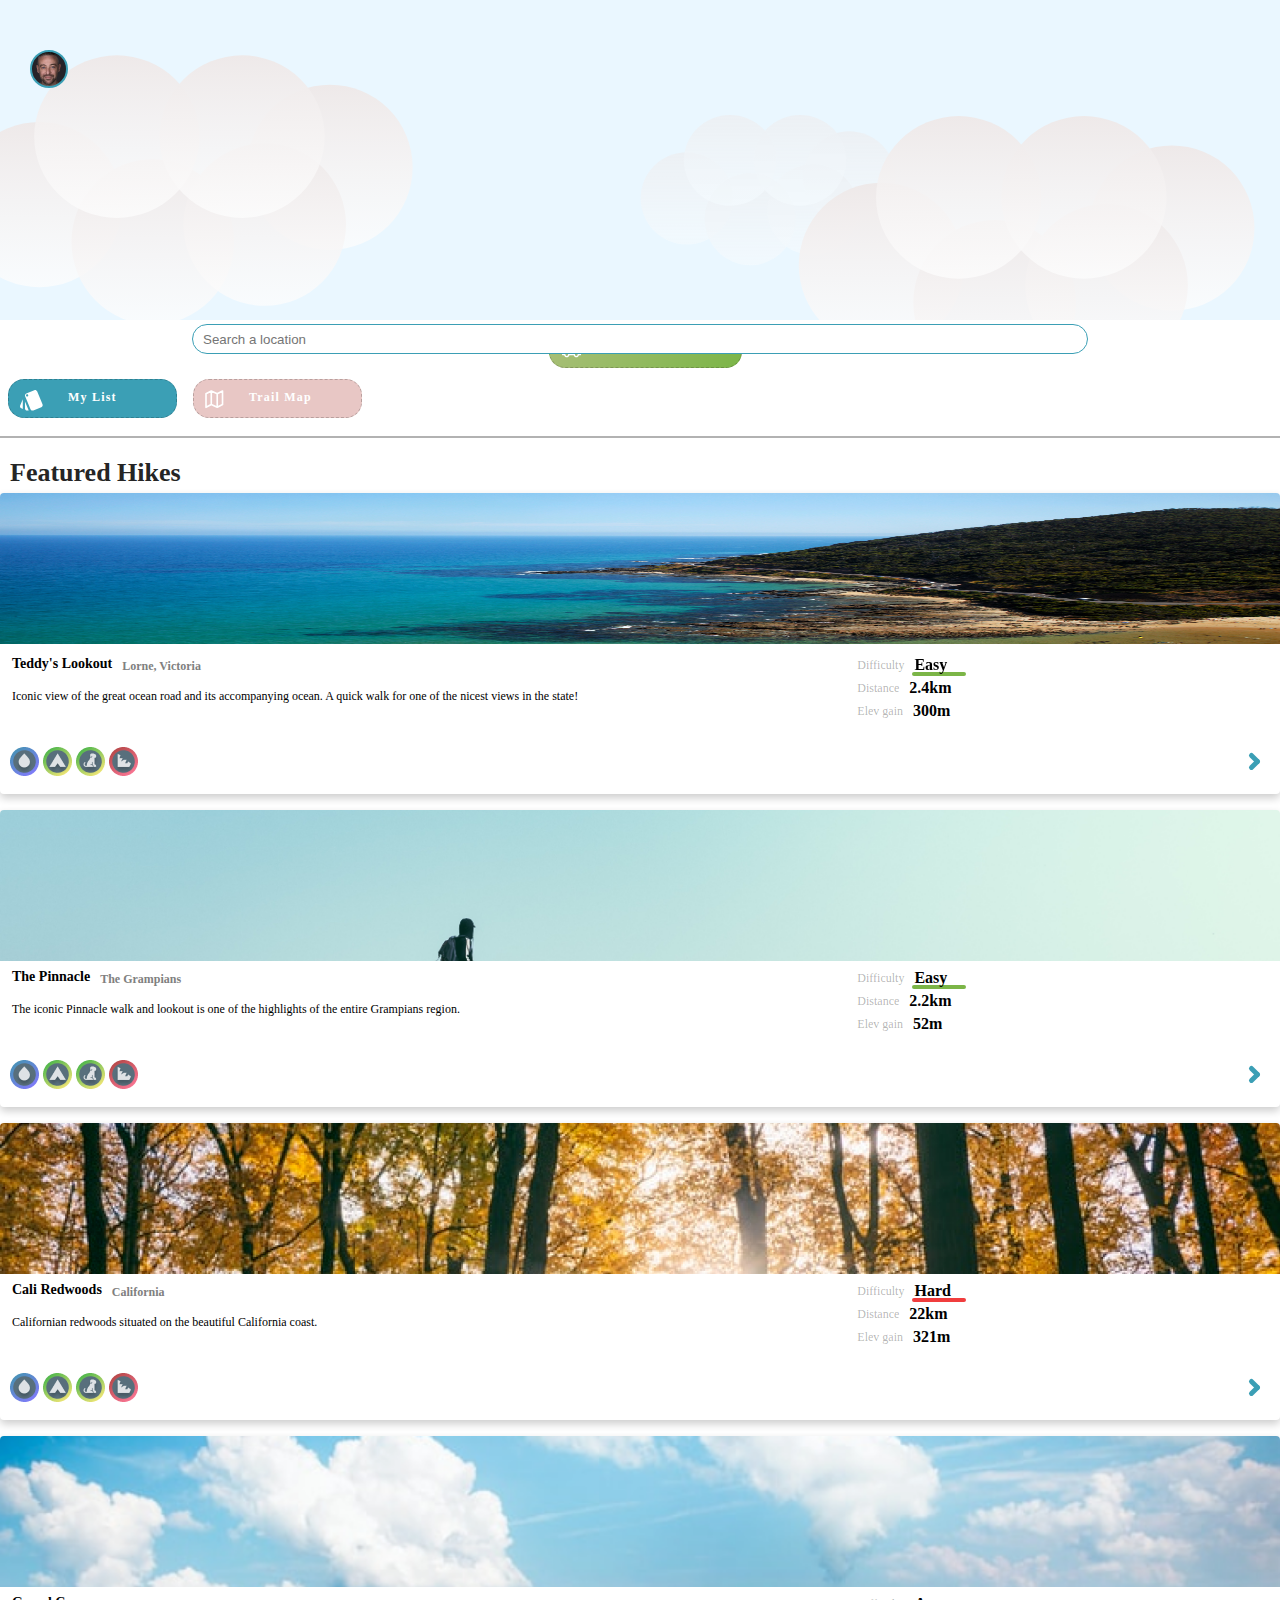
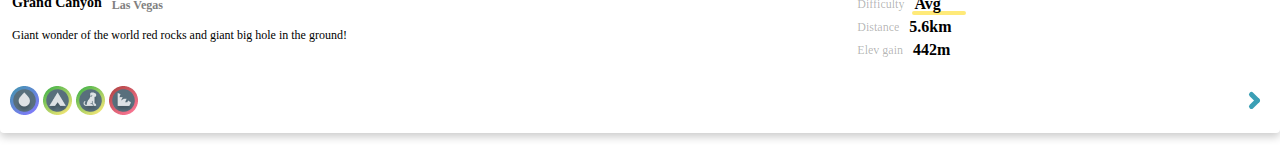
==== commit e870d690: "updated buttons on dash and avatars on teddys.html" ====
--- a/index.html
+++ b/index.html
@@ -8,7 +8,36 @@
     <title>Trail Talk Dashboard</title>
     <!-- Link to css document -->
     <link rel="stylesheet" href="css/style.css" />
-    <!-- ADD Global site tag (gtag.js) - Google Analytics -->
+    <!-- Global site tag (gtag.js) - Google Analytics -->
+    <script
+      async
+      src="https://www.googletagmanager.com/gtag/js?id=G-0HPL2Y2WNV"
+    ></script>
+    <script>
+      window.dataLayer = window.dataLayer || [];
+      function gtag() {
+        dataLayer.push(arguments);
+      }
+      gtag("js", new Date());
+
+      gtag("config", "G-0HPL2Y2WNV");
+    </script>
+    <!-- Hotjar Tracking Code for https://sareronald.github.io/trail-talk/ -->
+    <script>
+      (function (h, o, t, j, a, r) {
+        h.hj =
+          h.hj ||
+          function () {
+            (h.hj.q = h.hj.q || []).push(arguments);
+          };
+        h._hjSettings = { hjid: 2840141, hjsv: 6 };
+        a = o.getElementsByTagName("head")[0];
+        r = o.createElement("script");
+        r.async = 1;
+        r.src = t + h._hjSettings.hjid + j + h._hjSettings.hjsv;
+        a.appendChild(r);
+      })(window, document, "https://static.hotjar.com/c/hotjar-", ".js?sv=");
+    </script>
   </head>
 
   <body>
@@ -26,6 +55,27 @@
       </form>
     </section>
     <section>
+      <div class="container-12">
+        <div class="grid-2"></div>
+        <div class="grid-8">
+          <div class="dash-button near-me-btn flex">
+            <svg
+              width="22"
+              height="22"
+              viewBox="0 0 22 22"
+              fill="none"
+              xmlns="http://www.w3.org/2000/svg"
+            >
+              <path
+                d="M19.6331 9.67747L14.3631 7.68885L12.1602 4.785C11.9687 4.53913 11.7274 4.34112 11.4539 4.20534C11.1804 4.06955 10.8815 3.99941 10.579 4H5.12903C4.79572 3.99989 4.46743 4.08538 4.17281 4.24902C3.87818 4.41266 3.62615 4.64949 3.43871 4.93885L1.59025 7.78903C1.20526 8.38221 0.99956 9.08347 1 9.80126V15.4494C1 15.6392 1.07181 15.8212 1.19963 15.9554C1.32745 16.0896 1.50082 16.165 1.68158 16.165H3.14154C3.2898 16.7791 3.62889 17.3238 4.10514 17.7129C4.5814 18.102 5.16763 18.3133 5.77108 18.3133C6.37454 18.3133 6.96077 18.102 7.43703 17.7129C7.91328 17.3238 8.25237 16.7791 8.40063 16.165H12.6837C12.832 16.7791 13.1711 17.3238 13.6473 17.7129C14.1236 18.102 14.7098 18.3133 15.3133 18.3133C15.9167 18.3133 16.5029 18.102 16.9792 17.7129C17.4554 17.3238 17.7945 16.7791 17.9428 16.165H19.4028C19.5835 16.165 19.7569 16.0896 19.8847 15.9554C20.0125 15.8212 20.0843 15.6392 20.0843 15.4494V10.3508C20.0843 10.2035 20.041 10.0597 19.9602 9.9392C19.8795 9.81868 19.7652 9.72727 19.6331 9.67747ZM5.77108 16.8806C5.50148 16.8806 5.23792 16.7966 5.01375 16.6394C4.78958 16.4821 4.61486 16.2586 4.51168 15.9971C4.40851 15.7356 4.38151 15.4478 4.43411 15.1702C4.48671 14.8926 4.61654 14.6375 4.80718 14.4374C4.99782 14.2372 5.24072 14.1009 5.50514 14.0457C5.76957 13.9905 6.04366 14.0188 6.29275 14.1272C6.54183 14.2355 6.75473 14.4189 6.90452 14.6543C7.0543 14.8896 7.13425 15.1663 7.13425 15.4494C7.13371 15.8288 6.98992 16.1925 6.73439 16.4608C6.47887 16.729 6.13245 16.88 5.77108 16.8806ZM15.3133 16.8806C15.0436 16.8806 14.7801 16.7966 14.5559 16.6394C14.3317 16.4821 14.157 16.2586 14.0539 15.9971C13.9507 15.7356 13.9237 15.4478 13.9763 15.1702C14.0289 14.8926 14.1587 14.6375 14.3493 14.4374C14.54 14.2372 14.7829 14.1009 15.0473 14.0457C15.3117 13.9905 15.5858 14.0188 15.8349 14.1272C16.084 14.2355 16.2969 14.4189 16.4467 14.6543C16.5965 14.8896 16.6764 15.1663 16.6764 15.4494C16.6761 15.8288 16.5323 16.1926 16.2768 16.461C16.0212 16.7293 15.6747 16.8802 15.3133 16.8806ZM18.7212 14.7338H17.9428C17.7945 14.1197 17.4554 13.575 16.9792 13.1859C16.5029 12.7968 15.9167 12.5855 15.3133 12.5855C14.7098 12.5855 14.1236 12.7968 13.6473 13.1859C13.1711 13.575 12.832 14.1197 12.6837 14.7338H8.40063C8.25237 14.1197 7.91328 13.575 7.43703 13.1859C6.96077 12.7968 6.37454 12.5855 5.77108 12.5855C5.16763 12.5855 4.5814 12.7968 4.10514 13.1859C3.62889 13.575 3.2898 14.1197 3.14154 14.7338H2.36317V9.80126C2.36309 9.37039 2.4866 8.94949 2.71759 8.59335L4.56536 5.7446C4.62785 5.64806 4.71187 5.56902 4.81012 5.51439C4.90837 5.45976 5.01786 5.43119 5.12903 5.43118H10.579C10.6781 5.43077 10.7762 5.45324 10.8662 5.49702C10.9562 5.54079 11.0359 5.60479 11.0997 5.68449L13.4171 8.73933C13.4959 8.84319 13.6007 8.92199 13.7197 8.96689L18.7212 10.8539V14.7338Z"
+                fill="white"
+              />
+            </svg>
+            <p class="btn-text">Hikes near me</p>
+          </div>
+        </div>
+        <div class="grid-2"></div>
+      </div>
       <div class="flex dash-btn-container">
         <div class="dash-button list-btn flex">
           <svg
--- a/css/style.css
+++ b/css/style.css
@@ -351,23 +351,23 @@
 }
 
 .dash-btn-container {
-  padding: 15px 0;
+  padding: 0 0 15px 0;
   border-bottom: rgba(0, 0, 0, 0.3) solid 2px;
 }
 
 .dash-button {
   padding: 10px 11px 6px 11px;
-  margin: 0.5rem;
+  margin: 0.2rem 0.5rem;
   width: 169px;
   color: white;
   border: 1.16px dashed rgba(0, 0, 0, 0.2);
-  border-radius: 4.34px;
+  border-radius: 16px;
   font-size: 12px;
   letter-spacing: 0.1em;
 }
 
 .btn-text {
-  padding-left: 35px;
+  padding-left: 25px;
 }
 
 .list-btn {
@@ -376,6 +376,17 @@
 
 .trail-btn {
   background-color: var(--trail-brown);
+}
+
+.near-me-btn {
+  background-image: linear-gradient(120deg, #aabf79, #7bb547);
+  width: 193px;
+  margin: 0 auto;
+}
+
+.top-button {
+  width: 193px;
+  text-align: center;
 }
 
 .featured-hikes {
@@ -510,7 +521,11 @@
 
 .icon-bar {
   position: absolute;
-  top: 205px;
+  top: 190px;
+}
+
+.icon {
+  margin: 4px 6px;
 }
 
 .top-tab {
@@ -535,7 +550,7 @@
   background-color: white;
   font-size: 16px;
   padding: 5px;
-  border: 2px solid var(--dark-grey);
+  border: 2px solid #dad7d7;
   position: absolute;
   top: 51px;
   z-index: 5;
@@ -556,15 +571,26 @@
 }
 
 .comments-avatar {
-  background-image: url(/images/avatar.png);
   background-repeat: no-repeat;
   background-size: cover;
   border-radius: 50%;
-  border: var(--trail-teal) solid 2px;
+  /* border: var(--trail-teal) solid 2px; */
   width: 24px;
   height: 24px;
   align-items: center;
   margin-top: 0.5rem;
+}
+
+.avatar1 {
+  background-image: url(/images/avatar.png);
+}
+
+.avatar2 {
+  background-image: url(/images/kristen.png);
+}
+
+.avatar3 {
+  background-image: url(/images/maddison.png);
 }
 
 .black-text {
